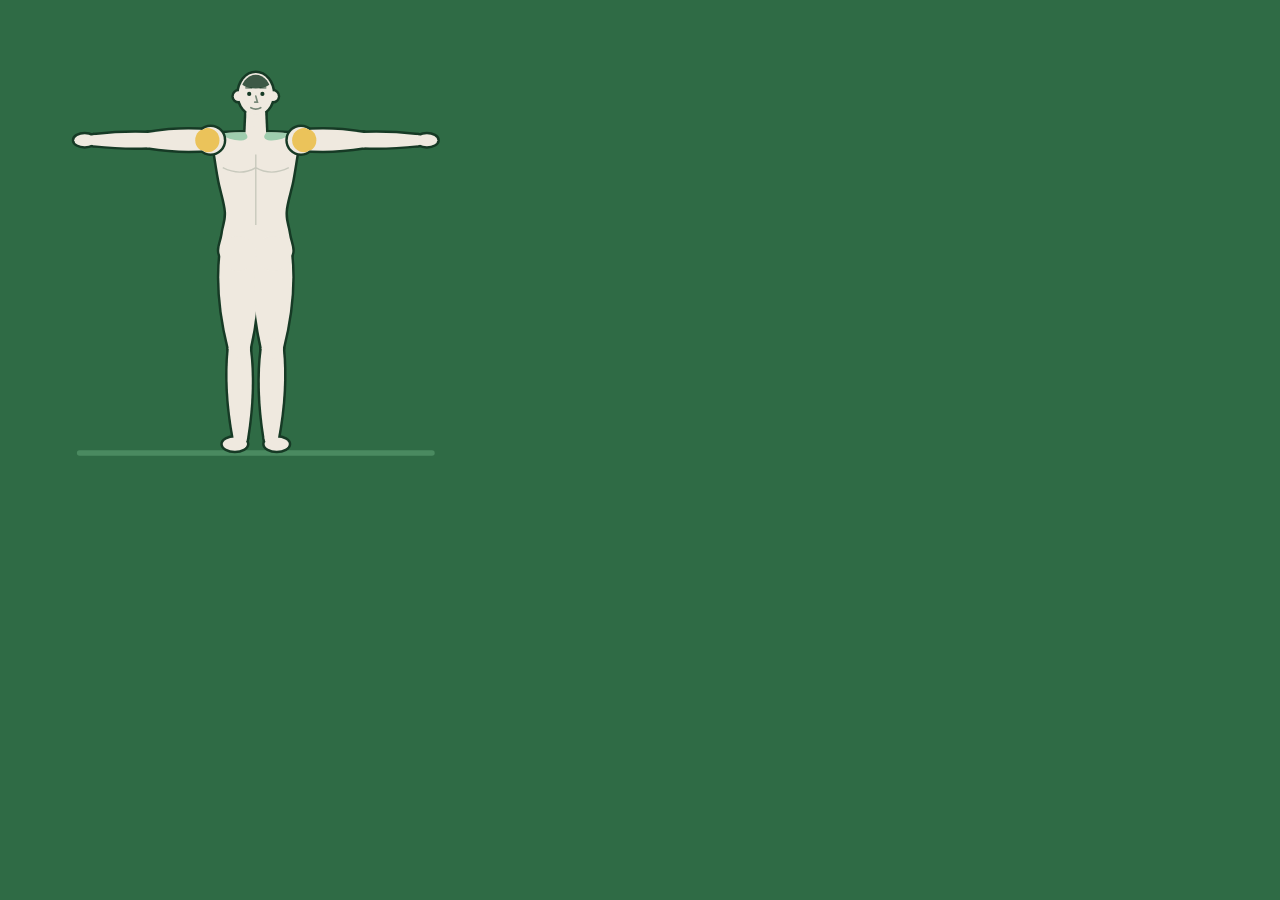
==== eines/icona.html @ cfb51a1e "ESPISHU v1 Co-Authored-By: Claude Opus 5.5 <noreply@anthropic.com>" ====
<!DOCTYPE html>
<html lang="ca">
<head>
<meta charset="utf-8">
<title>Icona</title>
<!--
  Dibuixa la icona de l'app amb la figura de src/animacions.js.
  Per regenerar les icones, serveix la carpeta del projecte (per exemple amb Live Server a 127.0.0.1:5500) i,
  per a cada mida (512, 192 i 180):
    msedge --headless --hide-scrollbars --window-size=512,512 --screenshot=<ruta absoluta>/icons/icon-512.png "http://127.0.0.1:5500/eines/icona.html?mida=512"
-->
<style>
  :root {
    --body: #EFE9DF; --body-far: #D3CBBE; --line: #163A25;
    --m1: #EBC35A; --m2: #9FCDAE; --floor: #4A8A60;
  }
  html, body { margin: 0; background: #2F6B45; overflow: hidden; }
  #icona { display: grid; place-items: center; background: #2F6B45; }
  #icona svg { width: 80%; height: 80%; }
  #icona [stroke-dasharray] { display: none; }
</style>
</head>
<body>
<div id="icona"></div>
<script type="module">
  import { renderAnimacio } from '../src/animacions.js';
  const mida = Number(new URLSearchParams(location.search).get('mida')) || 512;
  const icona = document.getElementById('icona');
  icona.style.width = icona.style.height = mida + 'px';
  icona.innerHTML = renderAnimacio('cercles-bracos', 0);
</script>
</body>
</html>
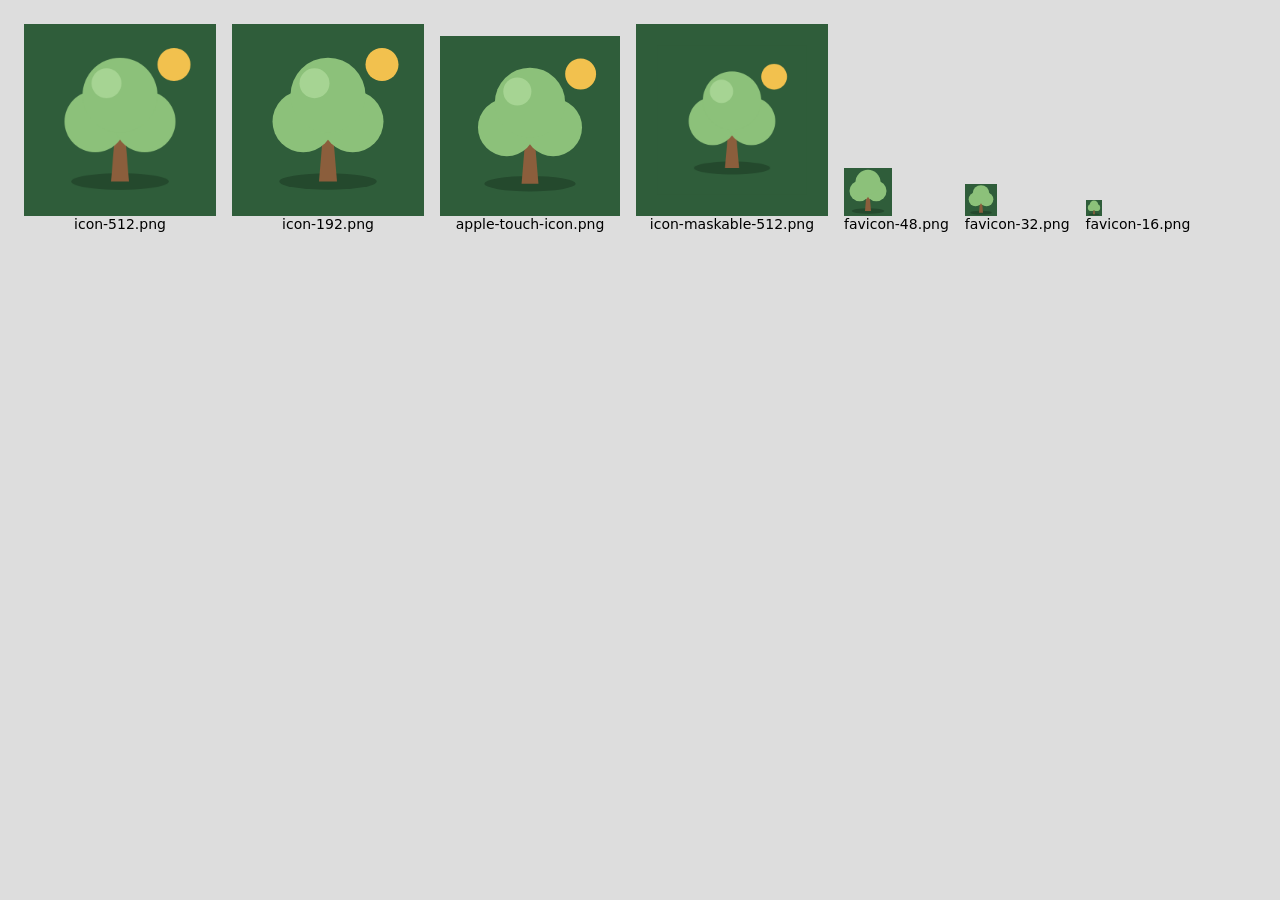
==== commit e39a6870: "Nom Espishu i icona nova de l'arbre - Manifest i apple-mobile-web-app-title: "Espishu"; theme_color " ====
--- a/eines/icona.html
+++ b/eines/icona.html
@@ -2,32 +2,65 @@
 <html lang="ca">
 <head>
 <meta charset="utf-8">
-<title>Icona</title>
+<title>Icones</title>
 <!--
-  Dibuixa la icona de l'app amb la figura de src/animacions.js.
-  Per regenerar les icones, serveix la carpeta del projecte (per exemple amb Live Server a 127.0.0.1:5500) i,
-  per a cada mida (512, 192 i 180):
-    msedge --headless --hide-scrollbars --window-size=512,512 --screenshot=<ruta absoluta>/icons/icon-512.png "http://127.0.0.1:5500/eines/icona.html?mida=512"
+  Dibuixa totes les icones de l'app a partir de icons/icon.svg (mestre) i icons/favicon.svg (mides petites).
+  Cada PNG surt com a data URL dins un <pre data-nom>. Per desar-los, executa eines/icones.ps1
+  (obre aquesta pàgina amb Edge sense interfície, desa els PNG i munta favicon.ico).
 -->
 <style>
-  :root {
-    --body: #EFE9DF; --body-far: #D3CBBE; --line: #163A25;
-    --m1: #EBC35A; --m2: #9FCDAE; --floor: #4A8A60;
-  }
-  html, body { margin: 0; background: #2F6B45; overflow: hidden; }
-  #icona { display: grid; place-items: center; background: #2F6B45; }
-  #icona svg { width: 80%; height: 80%; }
-  #icona [stroke-dasharray] { display: none; }
+  body { margin: 16px; font: 14px system-ui; background: #ddd; }
+  figure { display: inline-block; margin: 8px; text-align: center; }
+  figure img { display: block; max-width: 192px; }
+  pre { display: none; }
 </style>
 </head>
 <body>
-<div id="icona"></div>
-<script type="module">
-  import { renderAnimacio } from '../src/animacions.js';
-  const mida = Number(new URLSearchParams(location.search).get('mida')) || 512;
-  const icona = document.getElementById('icona');
-  icona.style.width = icona.style.height = mida + 'px';
-  icona.innerHTML = renderAnimacio('cercles-bracos', 0);
+<script>
+  const FONS = '#2F5D3A';
+  // La maskable: l'arbre i el sol dins el cercle central (radi del 40 %), amb el fons fins a les vores.
+  const ESCALA_MASKABLE = 0.78;
+
+  const ICONES = [
+    { nom: 'icon-512.png', svg: '../icons/icon.svg', mida: 512 },
+    { nom: 'icon-192.png', svg: '../icons/icon.svg', mida: 192 },
+    { nom: 'apple-touch-icon.png', svg: '../icons/icon.svg', mida: 180 },
+    { nom: 'icon-maskable-512.png', svg: '../icons/icon.svg', mida: 512, escala: ESCALA_MASKABLE },
+    { nom: 'favicon-48.png', svg: '../icons/favicon.svg', mida: 48 },
+    { nom: 'favicon-32.png', svg: '../icons/favicon.svg', mida: 32 },
+    { nom: 'favicon-16.png', svg: '../icons/favicon.svg', mida: 16 }
+  ];
+
+  const carrega = src => new Promise((resol, falla) => {
+    const img = new Image();
+    img.onload = () => resol(img);
+    img.onerror = falla;
+    img.src = src;
+  });
+
+  (async () => {
+    for (const { nom, svg, mida, escala = 1 } of ICONES) {
+      const img = await carrega(svg);
+      const canvas = document.createElement('canvas');
+      canvas.width = canvas.height = mida;
+      const ctx = canvas.getContext('2d');
+      ctx.fillStyle = FONS;
+      ctx.fillRect(0, 0, mida, mida);
+      const costat = mida * escala, marge = (mida - costat) / 2;
+      ctx.drawImage(img, marge, marge, costat, costat);
+      const url = canvas.toDataURL('image/png');
+
+      const figura = document.createElement('figure');
+      figura.innerHTML = `<img alt=""><figcaption></figcaption><pre></pre>`;
+      figura.querySelector('img').src = url;
+      figura.querySelector('figcaption').textContent = nom;
+      const pre = figura.querySelector('pre');
+      pre.dataset.nom = nom;
+      pre.textContent = url;
+      document.body.append(figura);
+    }
+    document.body.dataset.fet = 'si';
+  })();
 </script>
 </body>
 </html>
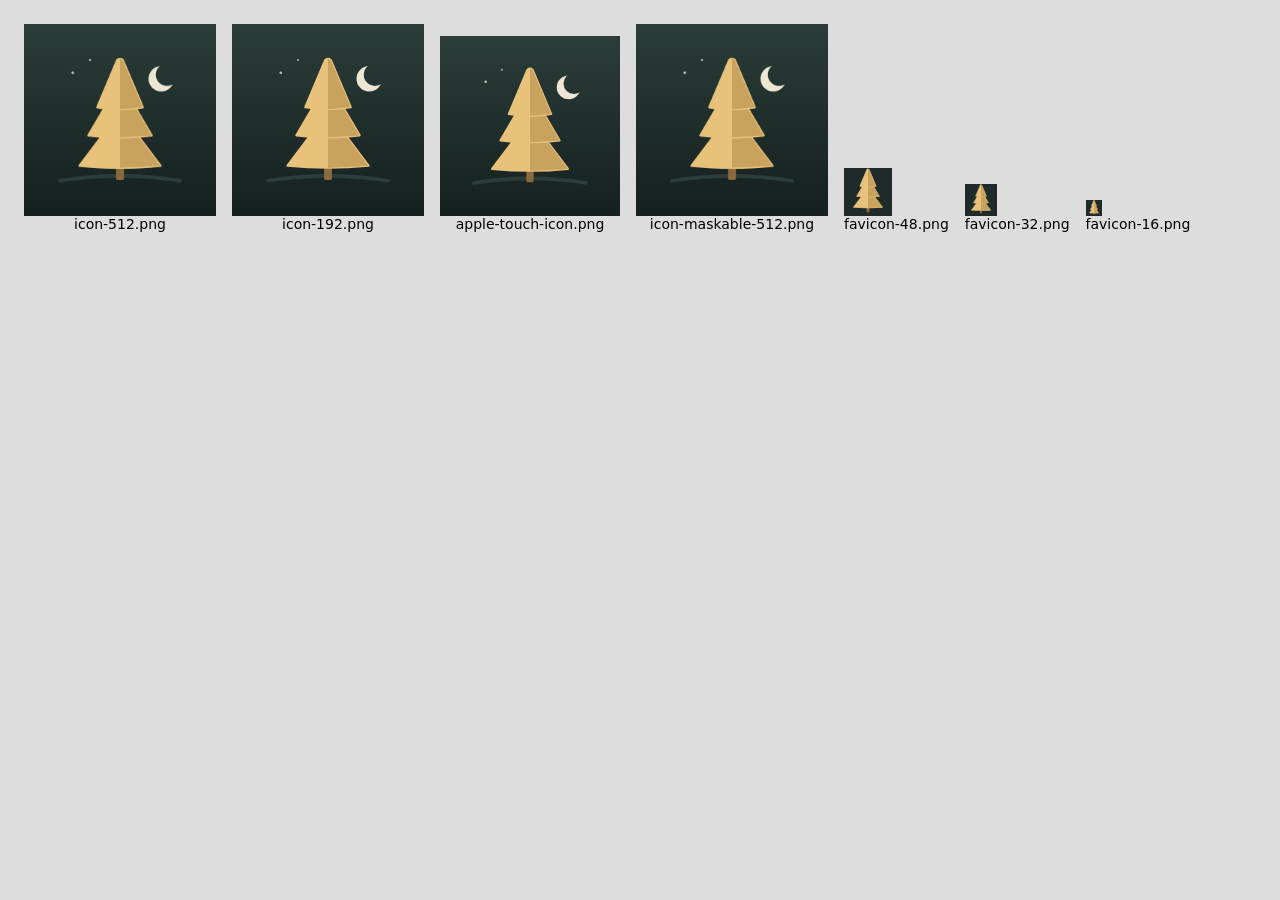
==== commit c2ddf088: "Icona nova de l'app: el pi daurat amb la lluna (fons fosc) Co-Authored-By: Claude Opus 5.5 <noreply@" ====
--- a/eines/icona.html
+++ b/eines/icona.html
@@ -17,9 +17,9 @@
 </head>
 <body>
 <script>
-  const FONS = '#2F5D3A';
-  // La maskable: l'arbre i el sol dins el cercle central (radi del 40 %), amb el fons fins a les vores.
-  const ESCALA_MASKABLE = 0.78;
+  const FONS = '#16201F';
+  // La maskable: el pi i la lluna ja queden dins el cercle central (radi del 40 %), no cal reduir-la.
+  const ESCALA_MASKABLE = 1;
 
   const ICONES = [
     { nom: 'icon-512.png', svg: '../icons/icon.svg', mida: 512 },
